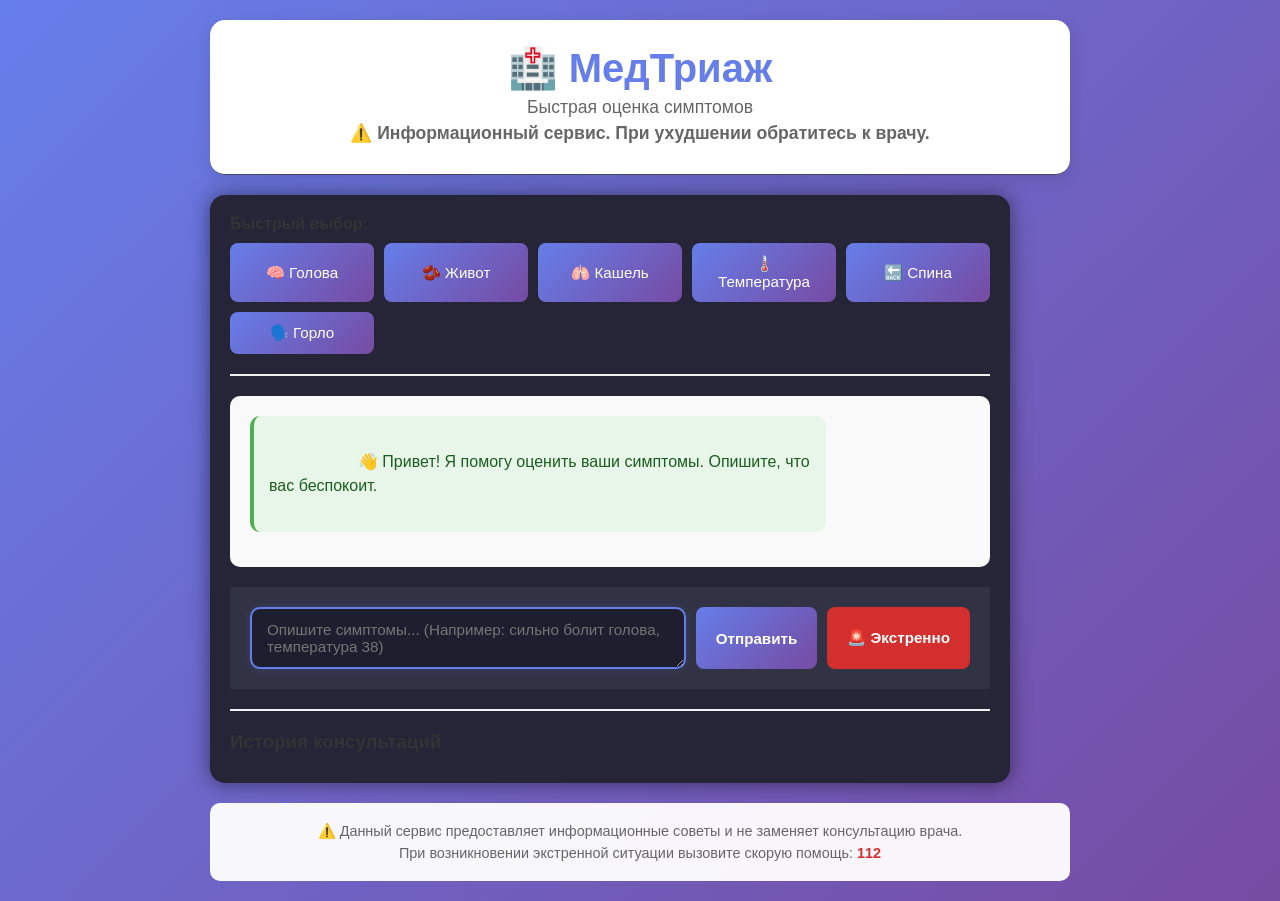
==== templates/index.html @ 8ded62ed "refactor/local AI" ====
<!DOCTYPE html>
<html lang="ru">
<head>
    <meta charset="UTF-8">
    <meta name="viewport" content="width=device-width, initial-scale=1.0">
    <title>МедТриаж - Оценка симптомов</title>
    <link rel="stylesheet" href="/static/style.css">
</head>
<body>
    <div class="container">
        <!-- Header -->
        <header class="header">
            <div class="header-content">
                <h1>🏥 МедТриаж</h1>
                <p>Быстрая оценка симптомов</p>
                <p class="disclaimer">⚠️ Информационный сервис. При ухудшении обратитесь к врачу.</p>
            </div>
        </header>

        <!-- Main Chat Area -->
        <div class="chat-container">
            <!-- Quick Buttons -->
            <div class="quick-buttons">
                <h3>Быстрый выбор:</h3>
                <div class="button-group">
                    <button class="quick-btn" data-symptom="Болит голова">🧠 Голова</button>
                    <button class="quick-btn" data-symptom="Болит живот">🫘 Живот</button>
                    <button class="quick-btn" data-symptom="Кашель">🫁 Кашель</button>
                    <button class="quick-btn" data-symptom="Температура">🌡️ Температура</button>
                    <button class="quick-btn" data-symptom="Боль в спине">🔙 Спина</button>
                    <button class="quick-btn" data-symptom="Горло болит">🗣️ Горло</button>
                </div>
            </div>

            <!-- Chat Box -->
            <div id="chat-box" class="chat-box">
                <div class="message system">
                    👋 Привет! Я помогу оценить ваши симптомы. Опишите, что вас беспокоит.
                </div>
            </div>

            <!-- Results Panel (hidden by default) -->
            <div id="results-panel" class="results-panel" style="display: none;">
                <div id="triage-indicator" class="triage-indicator"></div>
                <div id="recommendations" class="recommendations"></div>
                <button id="reset-btn" class="btn-secondary">Новая консультация</button>
            </div>

            <!-- Input Area -->
            <div class="input-area">
                <textarea id="user-input" placeholder="Опишите симптомы... (Например: сильно болит голова, температура 38)" rows="2"></textarea>
                <div class="input-buttons">
                    <button id="send-btn" class="btn-primary">Отправить</button>
                    <button id="emergency-btn" class="btn-danger">🚨 Экстренно</button>
                </div>
            </div>

            <!-- History -->
            <div class="history-section">
                <h3>История консультаций</h3>
                <div id="history-list" class="history-list"></div>
            </div>
        </div>

        <!-- Footer -->
        <footer class="footer">
            <p>⚠️ Данный сервис предоставляет информационные советы и не заменяет консультацию врача.</p>
            <p>При возникновении экстренной ситуации вызовите скорую помощь: <strong>112</strong></p>
        </footer>
    </div>

    <script src="/static/script.js"></script>
</body>
</html>
---- static/style.css ----
* {
    margin: 0;
    padding: 0;
    box-sizing: border-box;
}

body {
    font-family: 'Segoe UI', Tahoma, Geneva, Verdana, sans-serif;
    background: linear-gradient(135deg, #667eea 0%, #764ba2 100%);
    min-height: 100vh;
    color: #333;
}

.container {
    max-width: 900px;
    margin: 0 auto;
    padding: 20px;
    min-height: 100vh;
    display: flex;
    flex-direction: column;
}

/* Header */
.header {
    background: white;
    border-radius: 15px;
    padding: 25px;
    margin-bottom: 20px;
    box-shadow: 0 4px 15px rgba(0, 0, 0, 0.1);
    text-align: center;
}

.header h1 {
    font-size: 2.5em;
    color: #667eea;
    margin-bottom: 5px;
}

.header p {
    font-size: 1.1em;
    color: #666;
    margin: 5px 0;
}

.disclaimer {
    font-size: 0.95em;
    color: #d32f2f;
    font-weight: bold;
    margin-top: 10px;
}

/* Chat Container */
.chat-container {
    background: white;
    border-radius: 15px;
    padding: 20px;
    box-shadow: 0 8px 30px rgba(0, 0, 0, 0.15);
    display: flex;
    flex-direction: column;
    flex-grow: 1;
    margin-bottom: 20px;
}

/* Quick Buttons */
.quick-buttons {
    margin-bottom: 20px;
    padding-bottom: 20px;
    border-bottom: 2px solid #f0f0f0;
}

.quick-buttons h3 {
    font-size: 1em;
    color: #333;
    margin-bottom: 10px;
}

.button-group {
    display: grid;
    grid-template-columns: repeat(auto-fit, minmax(140px, 1fr));
    gap: 10px;
}

.quick-btn {
    padding: 12px 15px;
    background: linear-gradient(135deg, #667eea 0%, #764ba2 100%);
    color: white;
    border: none;
    border-radius: 8px;
    font-size: 0.95em;
    cursor: pointer;
    transition: transform 0.2s, box-shadow 0.2s;
    font-weight: 500;
}

.quick-btn:hover {
    transform: translateY(-2px);
    box-shadow: 0 4px 12px rgba(102, 126, 234, 0.4);
}

.quick-btn:active {
    transform: translateY(0);
}

/* Chat Box */
.chat-box {
    flex-grow: 1;
    overflow-y: auto;
    margin-bottom: 20px;
    padding: 15px;
    background: #f9f9f9;
    border-radius: 10px;
    max-height: 400px;
}

.message {
    margin-bottom: 15px;
    padding: 12px 15px;
    border-radius: 10px;
    animation: slideIn 0.3s ease;
}

@keyframes slideIn {
    from {
        opacity: 0;
        transform: translateY(10px);
    }
    to {
        opacity: 1;
        transform: translateY(0);
    }
}

.message.system {
    background: #e8f5e9;
    color: #1b5e20;
    border-left: 4px solid #4caf50;
}

.message.user {
    background: #667eea;
    color: white;
    margin-left: 40px;
    border-radius: 15px 15px 5px 15px;
}

.message.assistant {
    background: #f3f3f3;
    color: #333;
    margin-right: 40px;
    border-radius: 15px 15px 15px 5px;
}

/* Results Panel */
.results-panel {
    background: #f5f5f5;
    padding: 20px;
    border-radius: 10px;
    margin-bottom: 20px;
}

.triage-indicator {
    font-size: 2em;
    padding: 20px;
    border-radius: 10px;
    text-align: center;
    margin-bottom: 20px;
    font-weight: bold;
}

.triage-indicator.red {
    background: #ffebee;
    color: #c62828;
    border: 3px solid #d32f2f;
}

.triage-indicator.yellow {
    background: #fff3e0;
    color: #e65100;
    border: 3px solid #ff9800;
}

.triage-indicator.green {
    background: #e8f5e9;
    color: #1b5e20;
    border: 3px solid #4caf50;
}

.recommendations {
    background: white;
    padding: 20px;
    border-radius: 10px;
    margin-bottom: 15px;
}

.recommendations h2 {
    margin-bottom: 15px;
    font-size: 1.3em;
}

.recommendations ul {
    margin: 15px 0;
    padding-left: 25px;
}

.recommendations li {
    margin-bottom: 8px;
    line-height: 1.6;
}

.section-title {
    font-weight: bold;
    font-size: 1.05em;
    margin-top: 15px;
    margin-bottom: 8px;
    color: #667eea;
}

/* Input Area */
.input-area {
    display: flex;
    gap: 10px;
    flex-wrap: wrap;
}

#user-input {
    flex-grow: 1;
    padding: 12px 15px;
    border: 2px solid #e0e0e0;
    border-radius: 10px;
    font-family: inherit;
    font-size: 0.95em;
    resize: vertical;
    transition: border-color 0.3s;
    min-width: 200px;
}

#user-input:focus {
    outline: none;
    border-color: #667eea;
    box-shadow: 0 0 8px rgba(102, 126, 234, 0.2);
}

.input-buttons {
    display: flex;
    gap: 10px;
}

.btn-primary, .btn-secondary, .btn-danger {
    padding: 12px 20px;
    border: none;
    border-radius: 8px;
    font-size: 0.95em;
    cursor: pointer;
    font-weight: bold;
    transition: transform 0.2s, box-shadow 0.2s;
}

.btn-primary {
    background: linear-gradient(135deg, #667eea 0%, #764ba2 100%);
    color: white;
}

.btn-primary:hover {
    transform: translateY(-2px);
    box-shadow: 0 4px 12px rgba(102, 126, 234, 0.4);
}

.btn-secondary {
    background: #757575;
    color: white;
}

.btn-secondary:hover {
    background: #616161;
}

.btn-danger {
    background: #d32f2f;
    color: white;
    flex-shrink: 0;
}

.btn-danger:hover {
    background: #b71c1c;
    transform: translateY(-2px);
    box-shadow: 0 4px 12px rgba(211, 47, 47, 0.4);
}

/* History */
.history-section {
    margin-top: 20px;
    padding-top: 20px;
    border-top: 2px solid #f0f0f0;
}

.history-section h3 {
    margin-bottom: 10px;
    color: #333;
}

.history-list {
    display: grid;
    grid-template-columns: repeat(auto-fill, minmax(250px, 1fr));
    gap: 10px;
    max-height: 150px;
    overflow-y: auto;
}

.history-item {
    background: #f5f5f5;
    padding: 10px;
    border-radius: 8px;
    border-left: 4px solid #667eea;
    cursor: pointer;
    transition: background 0.2s;
}

.history-item:hover {
    background: #eeeeee;
}

.history-item-level {
    font-size: 0.9em;
    font-weight: bold;
    margin-bottom: 5px;
}

.history-item-time {
    font-size: 0.85em;
    color: #999;
}

.level-red { color: #d32f2f; }
.level-yellow { color: #ff9800; }
.level-green { color: #4caf50; }

/* Footer */
.footer {
    background: rgba(255, 255, 255, 0.95);
    padding: 15px;
    border-radius: 10px;
    text-align: center;
    font-size: 0.9em;
    color: #666;
}

.footer p {
    margin: 5px 0;
}

.footer strong {
    color: #d32f2f;
}

/* Responsive */
@media (max-width: 768px) {
    .header h1 {
        font-size: 2em;
    }

    .button-group {
        grid-template-columns: repeat(2, 1fr);
    }

    .input-buttons {
        flex-direction: column;
    }

    .btn-primary, .btn-danger {
        width: 100%;
    }

    .message.user {
        margin-left: 20px;
    }

    .message.assistant {
        margin-right: 20px;
    }

    .triage-indicator {
        font-size: 1.5em;
    }
}

/* Loading spinner */
.loading {
    display: inline-block;
    width: 12px;
    height: 12px;
    border-radius: 50%;
    background: currentColor;
    margin: 0 3px;
    animation: pulse 1.4s infinite;
}

@keyframes pulse {
    0%, 100% { opacity: 1; }
    50% { opacity: 0.3; }
}

.chat-container {
    width: 100%;
    max-width: 800px;
    display: flex;
    flex-direction: column;
    background-color: #252537;
    box-shadow: 0 0 20px rgba(0,0,0,0.5);
}

header {
    padding: 15px;
    background-color: #313244;
    text-align: center;
    border-bottom: 1px solid #45475a;
}

.chat-box {
    flex: 1;
    padding: 20px;
    overflow-y: auto;
    display: flex;
    flex-direction: column;
    gap: 15px;
}

.message {
    padding: 10px 15px;
    border-radius: 10px;
    max-width: 80%;
    line-height: 1.5;
    white-space: pre-wrap; /* Сохраняет форматирование текста */
}

.user {
    align-self: flex-end;
    background-color: #89b4fa;
    color: #1e1e2e;
}

.ai {
    align-self: flex-start;
    background-color: #45475a;
    color: #cdd6f4;
}

.input-area {
    padding: 20px;
    background-color: #313244;
    display: flex;
    gap: 10px;
}

textarea {
    flex: 1;
    background-color: #1e1e2e;
    border: 1px solid #45475a;
    color: white;
    padding: 10px;
    border-radius: 5px;
    resize: none;
    outline: none;
}

button {
    background-color: #89b4fa;
    border: none;
    padding: 0 20px;
    border-radius: 5px;
    cursor: pointer;
    font-weight: bold;
    color: #1e1e2e;
}

button:hover {
    background-color: #b4befe;
}

button:disabled {
    background-color: #585b70;
    cursor: not-allowed;
}
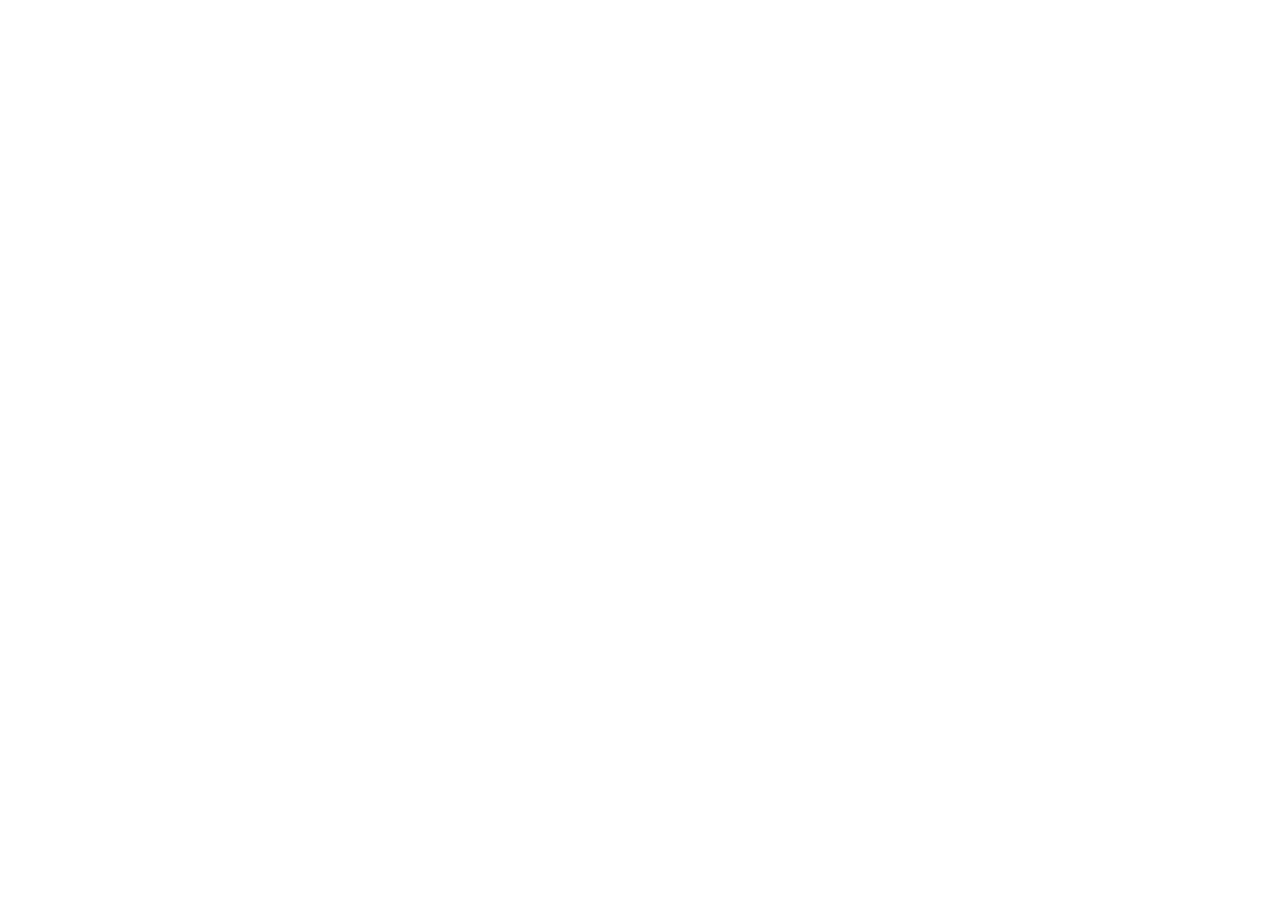
==== commit d684d796: "fix" ====
--- a/templates/index.html
+++ b/templates/index.html
@@ -3,7 +3,7 @@
 <head>
     <meta charset="UTF-8">
     <meta name="viewport" content="width=device-width, initial-scale=1.0">
-    <title>МедТриаж - Оценка симптомов</title>
+    <title MedMind - Оценка симптомов</title>
     <link rel="stylesheet" href="/static/style.css">
 </head>
 <body>
@@ -11,7 +11,7 @@
         <!-- Header -->
         <header class="header">
             <div class="header-content">
-                <h1>🏥 МедТриаж</h1>
+                <h1>🏥 MedMind</h1>
                 <p>Быстрая оценка симптомов</p>
                 <p class="disclaimer">⚠️ Информационный сервис. При ухудшении обратитесь к врачу.</p>
             </div>
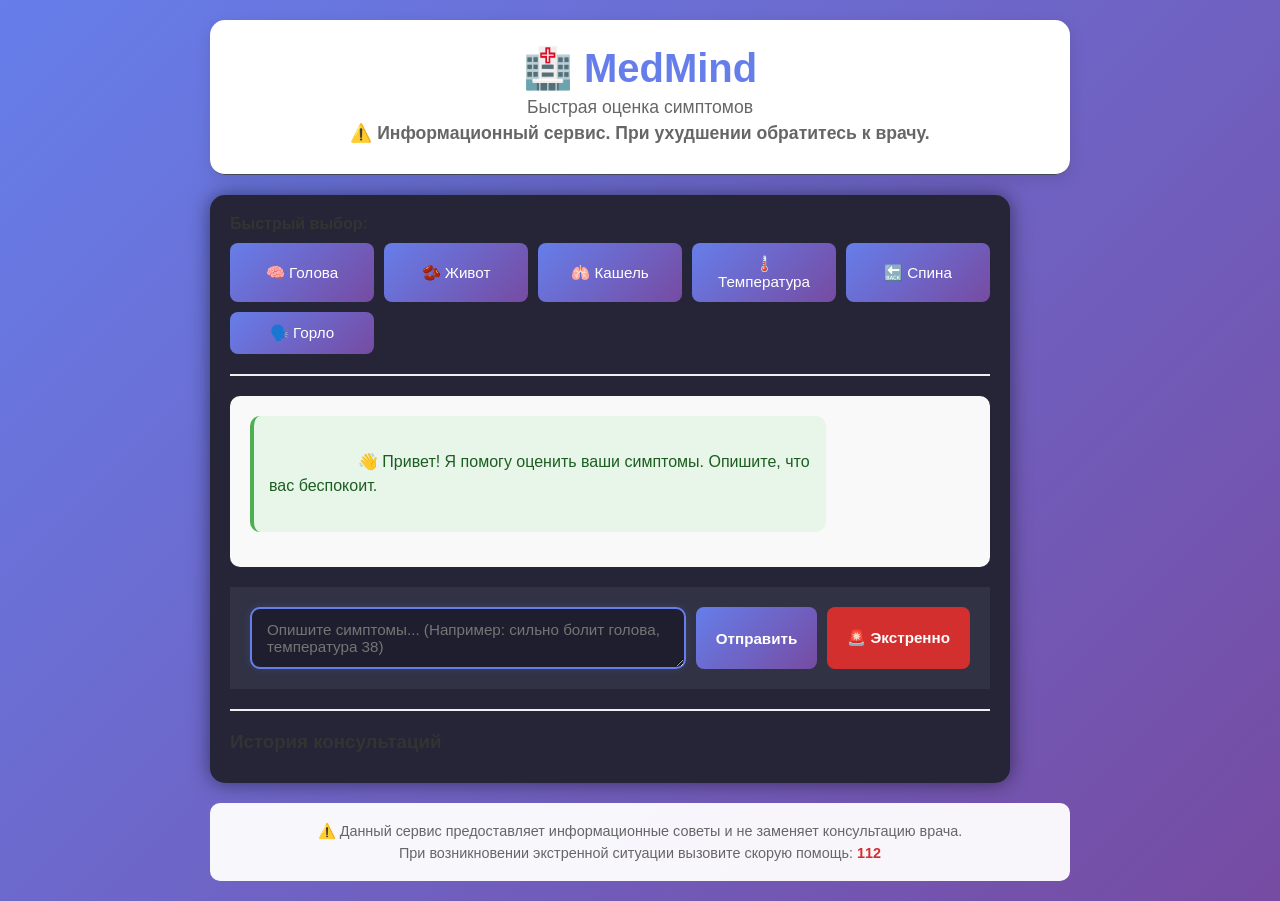
==== commit a62e930a: "fix" ====
--- a/templates/index.html
+++ b/templates/index.html
@@ -3,7 +3,7 @@
 <head>
     <meta charset="UTF-8">
     <meta name="viewport" content="width=device-width, initial-scale=1.0">
-    <title MedMind - Оценка симптомов</title>
+    <title>MedMind - Оценка симптомов</title>
     <link rel="stylesheet" href="/static/style.css">
 </head>
 <body>
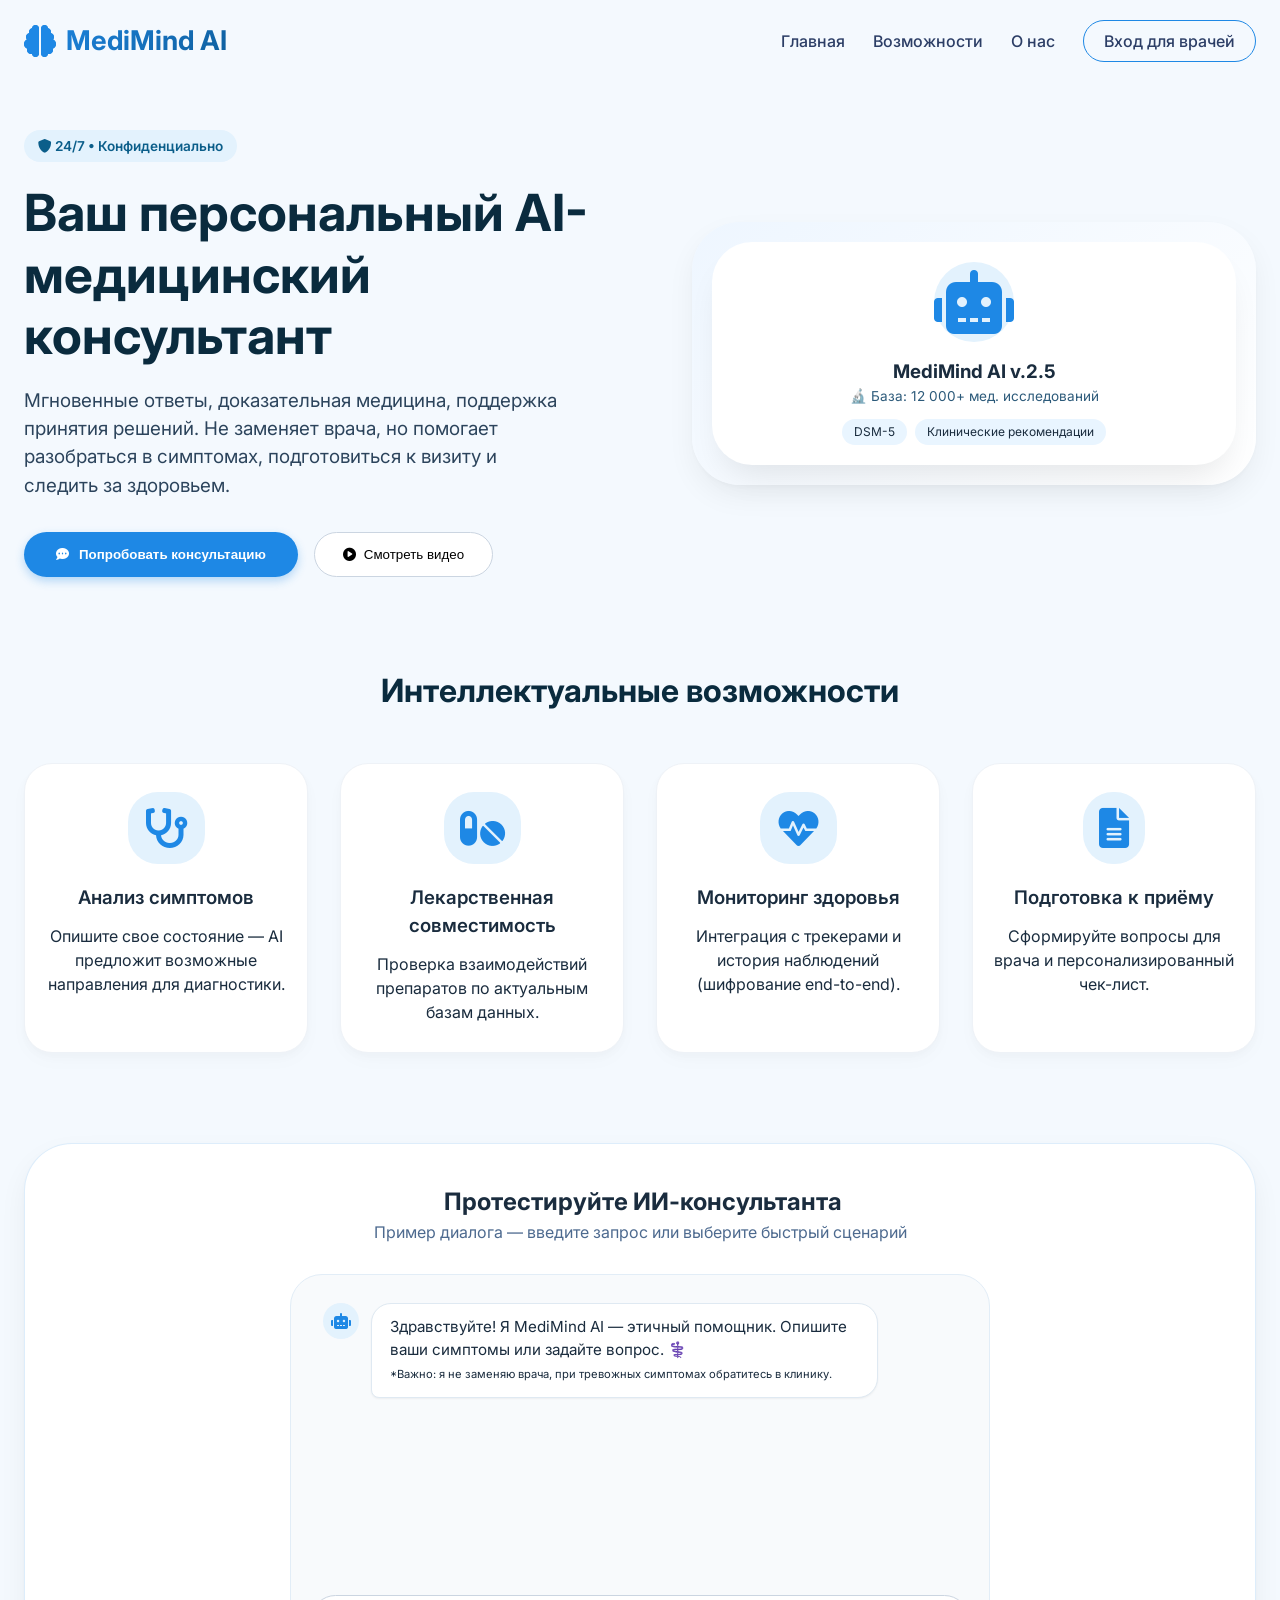
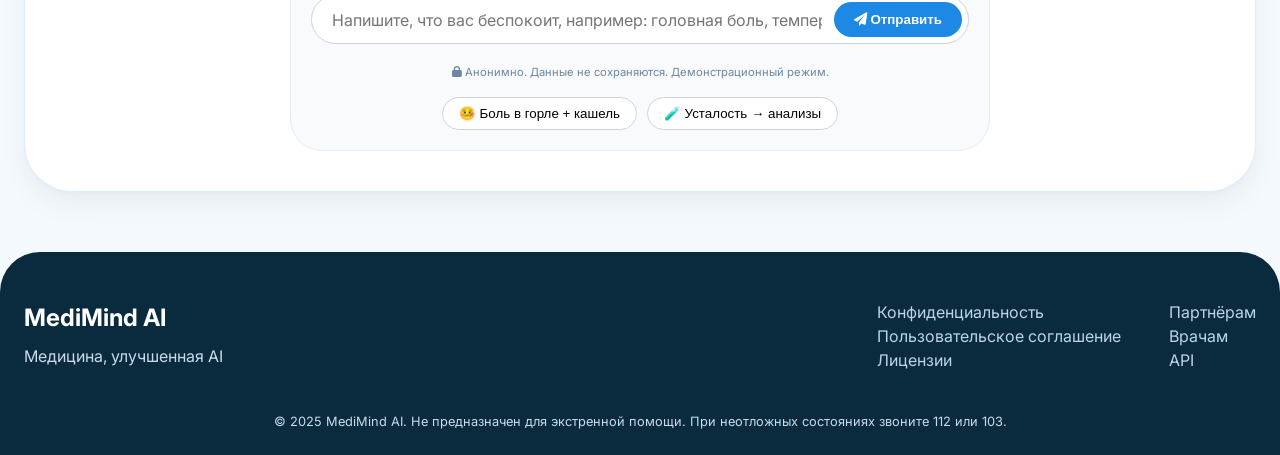
==== commit 2d2aca7a: "fix2" ====
--- a/templates/index.html
+++ b/templates/index.html
@@ -1,74 +1,605 @@
 <!DOCTYPE html>
 <html lang="ru">
 <head>
-    <meta charset="UTF-8">
-    <meta name="viewport" content="width=device-width, initial-scale=1.0">
-    <title>MedMind - Оценка симптомов</title>
-    <link rel="stylesheet" href="/static/style.css">
+  <meta charset="UTF-8">
+  <meta name="viewport" content="width=device-width, initial-scale=1.0, user-scalable=yes">
+  <title>MediMind AI | Ваш медицинский консультант</title>
+  <!-- Google Fonts + Font Awesome -->
+  <link href="https://fonts.googleapis.com/css2?family=Inter:opsz,wght@14..32,300;14..32,400;14..32,500;14..32,600;14..32,700&display=swap" rel="stylesheet">
+  <link rel="stylesheet" href="https://cdnjs.cloudflare.com/ajax/libs/font-awesome/6.0.0-beta3/css/all.min.css">
+  <style>
+    * {
+      margin: 0;
+      padding: 0;
+      box-sizing: border-box;
+    }
+
+    body {
+      font-family: 'Inter', sans-serif;
+      background: #f4f9fe;
+      color: #1a2c3e;
+      line-height: 1.5;
+      scroll-behavior: smooth;
+    }
+
+    /* градиентный фон для акцентов */
+    :root {
+      --primary: #1e88e5;
+      --primary-dark: #0b5e8a;
+      --primary-soft: #d6eaff;
+      --secondary: #2c3e66;
+      --accent-mint: #c8f0e7;
+      --gray-light: #eef2f7;
+      --gray-mid: #cbd5e1;
+      --shadow-sm: 0 8px 20px rgba(0,0,0,0.02), 0 4px 8px rgba(0,0,0,0.02);
+      --shadow-md: 0 12px 28px rgba(0, 0, 0, 0.05), 0 2px 4px rgba(0, 0, 0, 0.02);
+      --radius-xl: 2rem;
+      --radius-lg: 1.5rem;
+      --radius-md: 1rem;
+    }
+
+    .container {
+      max-width: 1280px;
+      margin: 0 auto;
+      padding: 0 24px;
+    }
+
+    /* header */
+    .navbar {
+      display: flex;
+      justify-content: space-between;
+      align-items: center;
+      padding: 20px 0;
+      flex-wrap: wrap;
+      gap: 16px;
+    }
+
+    .logo {
+      display: flex;
+      align-items: center;
+      gap: 10px;
+      font-size: 1.7rem;
+      font-weight: 700;
+      background: linear-gradient(135deg, #1e88e5, #0f5f9e);
+      background-clip: text;
+      -webkit-background-clip: text;
+      color: transparent;
+    }
+
+    .logo i {
+      background: none;
+      color: #1e88e5;
+      font-size: 2rem;
+    }
+
+    .nav-links {
+      display: flex;
+      gap: 28px;
+      align-items: center;
+    }
+
+    .nav-links a {
+      text-decoration: none;
+      font-weight: 500;
+      color: #2c3e66;
+      transition: 0.2s;
+    }
+
+    .nav-links a:hover {
+      color: #1e88e5;
+    }
+
+    .btn-outline {
+      border: 1.5px solid #1e88e5;
+      background: transparent;
+      padding: 8px 20px;
+      border-radius: 100px;
+      font-weight: 600;
+      color: #1e88e5;
+      transition: 0.2s;
+    }
+
+    .btn-outline:hover {
+      background: #1e88e5;
+      color: white;
+    }
+
+    /* hero */
+    .hero {
+      display: flex;
+      flex-wrap: wrap;
+      align-items: center;
+      justify-content: space-between;
+      gap: 40px;
+      margin: 48px 0 32px;
+    }
+
+    .hero-text {
+      flex: 1.2;
+    }
+
+    .hero-badge {
+      background: #e3f2fd;
+      display: inline-block;
+      padding: 6px 14px;
+      border-radius: 100px;
+      font-size: 0.85rem;
+      font-weight: 600;
+      color: #0b5e8a;
+      margin-bottom: 20px;
+    }
+
+    .hero-text h1 {
+      font-size: 3.2rem;
+      line-height: 1.2;
+      font-weight: 700;
+      color: #0a2b3e;
+      margin-bottom: 20px;
+    }
+
+    .hero-text p {
+      font-size: 1.18rem;
+      color: #2c445c;
+      margin-bottom: 32px;
+      max-width: 550px;
+    }
+
+    .hero-actions {
+      display: flex;
+      gap: 16px;
+      flex-wrap: wrap;
+    }
+
+    .btn-primary {
+      background: #1e88e5;
+      padding: 14px 32px;
+      border-radius: 100px;
+      color: white;
+      font-weight: 600;
+      border: none;
+      display: inline-flex;
+      align-items: center;
+      gap: 10px;
+      transition: 0.2s;
+      cursor: pointer;
+      box-shadow: 0 4px 10px rgba(30,136,229,0.3);
+    }
+
+    .btn-primary:hover {
+      background: #0f5f9e;
+      transform: scale(0.98);
+    }
+
+    .btn-secondary {
+      background: white;
+      border: 1px solid #cbd5e1;
+      padding: 14px 28px;
+      border-radius: 100px;
+      font-weight: 500;
+      transition: 0.2s;
+      cursor: pointer;
+      display: inline-flex;
+      align-items: center;
+      gap: 8px;
+    }
+
+    .hero-visual {
+      flex: 1;
+      background: linear-gradient(145deg, #eef6ff, #ffffff);
+      border-radius: 48px;
+      padding: 20px;
+      box-shadow: var(--shadow-md);
+      text-align: center;
+    }
+
+    .ai-avatar {
+      background: white;
+      border-radius: 40px;
+      padding: 20px 16px;
+      box-shadow: 0 20px 35px -12px rgba(0,0,0,0.1);
+    }
+
+    .ai-icon {
+      font-size: 4rem;
+      color: #1e88e5;
+      background: #e3f2fd;
+      width: 80px;
+      height: 80px;
+      display: inline-flex;
+      align-items: center;
+      justify-content: center;
+      border-radius: 50%;
+      margin-bottom: 16px;
+    }
+
+    /* features */
+    .features {
+      margin: 90px 0;
+    }
+
+    .section-title {
+      text-align: center;
+      font-size: 2rem;
+      font-weight: 700;
+      margin-bottom: 48px;
+      color: #0a2b3e;
+    }
+
+    .feature-grid {
+      display: grid;
+      grid-template-columns: repeat(auto-fit, minmax(250px, 1fr));
+      gap: 32px;
+    }
+
+    .feature-card {
+      background: white;
+      padding: 28px 20px;
+      border-radius: 28px;
+      box-shadow: var(--shadow-sm);
+      transition: all 0.2s;
+      text-align: center;
+      border: 1px solid #eef2f7;
+    }
+
+    .feature-card i {
+      font-size: 2.5rem;
+      background: #e3f2fd;
+      padding: 16px;
+      border-radius: 30px;
+      color: #1e88e5;
+      margin-bottom: 20px;
+    }
+
+    .feature-card h3 {
+      margin-bottom: 12px;
+      font-weight: 600;
+    }
+
+    /* demo-chat */
+    .demo-section {
+      background: #ffffff;
+      border-radius: 48px;
+      padding: 40px;
+      margin: 60px 0;
+      box-shadow: var(--shadow-md);
+      border: 1px solid rgba(30,136,229,0.15);
+    }
+
+    .demo-header {
+      text-align: center;
+      margin-bottom: 30px;
+    }
+
+    .chat-window {
+      background: #f8fafc;
+      border-radius: 32px;
+      padding: 20px;
+      max-width: 700px;
+      margin: 0 auto;
+      border: 1px solid #e2edf7;
+    }
+
+    .messages {
+      min-height: 280px;
+      max-height: 320px;
+      overflow-y: auto;
+      padding: 8px 12px;
+      display: flex;
+      flex-direction: column;
+      gap: 16px;
+    }
+
+    .message {
+      display: flex;
+      gap: 12px;
+      align-items: flex-start;
+    }
+
+    .message.ai .bubble {
+      background: white;
+      border-radius: 20px 20px 20px 8px;
+      box-shadow: 0 1px 2px rgba(0,0,0,0.05);
+      border: 1px solid #dfe9f2;
+    }
+
+    .message.user {
+      flex-direction: row-reverse;
+    }
+
+    .message.user .bubble {
+      background: #1e88e5;
+      color: white;
+      border-radius: 20px 20px 8px 20px;
+    }
+
+    .bubble {
+      padding: 12px 18px;
+      max-width: 80%;
+      font-size: 0.95rem;
+    }
+
+    .avatar-chat {
+      width: 36px;
+      height: 36px;
+      background: #e3f2fd;
+      border-radius: 50%;
+      display: flex;
+      align-items: center;
+      justify-content: center;
+      color: #1e88e5;
+    }
+
+    .input-area {
+      display: flex;
+      gap: 12px;
+      margin-top: 20px;
+      background: white;
+      border-radius: 60px;
+      padding: 6px 6px 6px 20px;
+      border: 1px solid #cbd5e1;
+    }
+
+    .input-area input {
+      flex: 1;
+      border: none;
+      outline: none;
+      font-size: 1rem;
+      background: transparent;
+      font-family: 'Inter', sans-serif;
+    }
+
+    .input-area button {
+      background: #1e88e5;
+      border: none;
+      padding: 10px 20px;
+      border-radius: 40px;
+      color: white;
+      font-weight: 600;
+      cursor: pointer;
+    }
+
+    .disclaimer {
+      font-size: 0.7rem;
+      text-align: center;
+      margin-top: 20px;
+      color: #6c86a3;
+    }
+
+    /* footer */
+    footer {
+      background: #0a2b3e;
+      color: #cbdae9;
+      padding: 48px 0 24px;
+      border-radius: 40px 40px 0 0;
+      margin-top: 60px;
+    }
+
+    .footer-content {
+      display: flex;
+      justify-content: space-between;
+      flex-wrap: wrap;
+      gap: 32px;
+    }
+
+    .footer-logo span {
+      font-size: 1.5rem;
+      font-weight: bold;
+      color: white;
+    }
+
+    .footer-links {
+      display: flex;
+      gap: 48px;
+      flex-wrap: wrap;
+    }
+
+    .footer-links a {
+      color: #bdd3ec;
+      text-decoration: none;
+    }
+
+    .copyright {
+      text-align: center;
+      margin-top: 40px;
+      font-size: 0.8rem;
+    }
+
+    @media (max-width: 760px) {
+      .hero-text h1 {
+        font-size: 2.2rem;
+      }
+      .navbar {
+        flex-direction: column;
+      }
+      .hero {
+        flex-direction: column;
+      }
+    }
+  </style>
 </head>
 <body>
-    <div class="container">
-        <!-- Header -->
-        <header class="header">
-            <div class="header-content">
-                <h1>🏥 MedMind</h1>
-                <p>Быстрая оценка симптомов</p>
-                <p class="disclaimer">⚠️ Информационный сервис. При ухудшении обратитесь к врачу.</p>
-            </div>
-        </header>
-
-        <!-- Main Chat Area -->
-        <div class="chat-container">
-            <!-- Quick Buttons -->
-            <div class="quick-buttons">
-                <h3>Быстрый выбор:</h3>
-                <div class="button-group">
-                    <button class="quick-btn" data-symptom="Болит голова">🧠 Голова</button>
-                    <button class="quick-btn" data-symptom="Болит живот">🫘 Живот</button>
-                    <button class="quick-btn" data-symptom="Кашель">🫁 Кашель</button>
-                    <button class="quick-btn" data-symptom="Температура">🌡️ Температура</button>
-                    <button class="quick-btn" data-symptom="Боль в спине">🔙 Спина</button>
-                    <button class="quick-btn" data-symptom="Горло болит">🗣️ Горло</button>
-                </div>
-            </div>
-
-            <!-- Chat Box -->
-            <div id="chat-box" class="chat-box">
-                <div class="message system">
-                    👋 Привет! Я помогу оценить ваши симптомы. Опишите, что вас беспокоит.
-                </div>
-            </div>
-
-            <!-- Results Panel (hidden by default) -->
-            <div id="results-panel" class="results-panel" style="display: none;">
-                <div id="triage-indicator" class="triage-indicator"></div>
-                <div id="recommendations" class="recommendations"></div>
-                <button id="reset-btn" class="btn-secondary">Новая консультация</button>
-            </div>
-
-            <!-- Input Area -->
-            <div class="input-area">
-                <textarea id="user-input" placeholder="Опишите симптомы... (Например: сильно болит голова, температура 38)" rows="2"></textarea>
-                <div class="input-buttons">
-                    <button id="send-btn" class="btn-primary">Отправить</button>
-                    <button id="emergency-btn" class="btn-danger">🚨 Экстренно</button>
-                </div>
-            </div>
-
-            <!-- History -->
-            <div class="history-section">
-                <h3>История консультаций</h3>
-                <div id="history-list" class="history-list"></div>
-            </div>
+
+<div class="container">
+  <nav class="navbar">
+    <div class="logo">
+      <i class="fas fa-brain"></i>
+      <span>MediMind AI</span>
+    </div>
+    <div class="nav-links">
+      <a href="#">Главная</a>
+      <a href="#">Возможности</a>
+      <a href="#">О нас</a>
+      <a href="#" class="btn-outline">Вход для врачей</a>
+    </div>
+  </nav>
+
+  <div class="hero">
+    <div class="hero-text">
+      <span class="hero-badge"><i class="fas fa-shield-alt"></i> 24/7 • Конфиденциально</span>
+      <h1>Ваш персональный AI-медицинский консультант</h1>
+      <p>Мгновенные ответы, доказательная медицина, поддержка принятия решений. Не заменяет врача, но помогает разобраться в симптомах, подготовиться к визиту и следить за здоровьем.</p>
+      <div class="hero-actions">
+        <button class="btn-primary" id="scrollToDemoBtn"><i class="fas fa-comment-dots"></i> Попробовать консультацию</button>
+        <button class="btn-secondary"><i class="fas fa-play-circle"></i> Смотреть видео</button>
+      </div>
+    </div>
+    <div class="hero-visual">
+      <div class="ai-avatar">
+        <div class="ai-icon">
+          <i class="fas fa-robot"></i>
         </div>
-
-        <!-- Footer -->
-        <footer class="footer">
-            <p>⚠️ Данный сервис предоставляет информационные советы и не заменяет консультацию врача.</p>
-            <p>При возникновении экстренной ситуации вызовите скорую помощь: <strong>112</strong></p>
-        </footer>
-    </div>
-
-    <script src="/static/script.js"></script>
+        <h3>MediMind AI v.2.5</h3>
+        <p style="font-size: 0.85rem; color:#2c5a7a;">🔬 База: 12 000+ мед. исследований</p>
+        <div style="display: flex; gap: 8px; justify-content: center; margin-top: 12px;">
+          <span style="background:#e9f5ff; padding:4px 12px; border-radius:40px; font-size:0.75rem;">DSM-5</span>
+          <span style="background:#e9f5ff; padding:4px 12px; border-radius:40px; font-size:0.75rem;">Клинические рекомендации</span>
+        </div>
+      </div>
+    </div>
+  </div>
+
+  <div class="features">
+    <h2 class="section-title">Интеллектуальные возможности</h2>
+    <div class="feature-grid">
+      <div class="feature-card"><i class="fas fa-stethoscope"></i><h3>Анализ симптомов</h3><p>Опишите свое состояние — AI предложит возможные направления для диагностики.</p></div>
+      <div class="feature-card"><i class="fas fa-pills"></i><h3>Лекарственная совместимость</h3><p>Проверка взаимодействий препаратов по актуальным базам данных.</p></div>
+      <div class="feature-card"><i class="fas fa-heartbeat"></i><h3>Мониторинг здоровья</h3><p>Интеграция с трекерами и история наблюдений (шифрование end-to-end).</p></div>
+      <div class="feature-card"><i class="fas fa-file-alt"></i><h3>Подготовка к приёму</h3><p>Сформируйте вопросы для врача и персонализированный чек-лист.</p></div>
+    </div>
+  </div>
+
+  <div class="demo-section" id="demo-chat-section">
+    <div class="demo-header">
+      <h2><i class="fas fa-message-medical"></i> Протестируйте ИИ-консультанта</h2>
+      <p style="color: #4d6a8f;">Пример диалога — введите запрос или выберите быстрый сценарий</p>
+    </div>
+    <div class="chat-window">
+      <div class="messages" id="chatMessages">
+        <div class="message ai">
+          <div class="avatar-chat"><i class="fas fa-robot"></i></div>
+          <div class="bubble">Здравствуйте! Я MediMind AI — этичный помощник. Опишите ваши симптомы или задайте вопрос. ⚕️<br><span style="font-size:0.7rem;">*Важно: я не заменяю врача, при тревожных симптомах обратитесь в клинику.</span></div>
+        </div>
+      </div>
+      <div class="input-area">
+        <input type="text" id="chatInput" placeholder="Напишите, что вас беспокоит, например: головная боль, температура 37.5..." autocomplete="off">
+        <button id="sendBtn"><i class="fas fa-paper-plane"></i> Отправить</button>
+      </div>
+      <div class="disclaimer">
+        <i class="fas fa-lock"></i> Анонимно. Данные не сохраняются. Демонстрационный режим.
+      </div>
+      <div style="display: flex; justify-content: center; gap: 10px; margin-top: 16px;">
+        <button class="btn-secondary quick-btn" style="padding: 8px 16px;" data-question="У меня болит горло и кашель уже 3 дня, что делать?">🤒 Боль в горле + кашель</button>
+        <button class="btn-secondary quick-btn" style="padding: 8px 16px;" data-question="Какие анализы сдать при хронической усталости?">🧪 Усталость → анализы</button>
+      </div>
+    </div>
+  </div>
+</div>
+
+<footer>
+  <div class="container">
+    <div class="footer-content">
+      <div class="footer-logo"><span>MediMind AI</span><p style="margin-top:8px;">Медицина, улучшенная AI</p></div>
+      <div class="footer-links">
+        <div><a href="#">Конфиденциальность</a><br><a href="#">Пользовательское соглашение</a><br><a href="#">Лицензии</a></div>
+        <div><a href="#">Партнёрам</a><br><a href="#">Врачам</a><br><a href="#">API</a></div>
+      </div>
+    </div>
+    <div class="copyright">© 2025 MediMind AI. Не предназначен для экстренной помощи. При неотложных состояниях звоните 112 или 103.</div>
+  </div>
+</footer>
+
+<script>
+  // симуляция ответов AI (медицинский консультант)
+  const chatMessagesDiv = document.getElementById('chatMessages');
+  const chatInput = document.getElementById('chatInput');
+  const sendBtn = document.getElementById('sendBtn');
+
+  function addMessage(text, sender) {
+    const msgDiv = document.createElement('div');
+    msgDiv.className = `message ${sender}`;
+    if (sender === 'ai') {
+      msgDiv.innerHTML = `
+        <div class="avatar-chat"><i class="fas fa-robot"></i></div>
+        <div class="bubble">${text}</div>
+      `;
+    } else {
+      msgDiv.innerHTML = `
+        <div class="avatar-chat" style="background:#1e88e5; color:white;"><i class="fas fa-user"></i></div>
+        <div class="bubble">${text}</div>
+      `;
+    }
+    chatMessagesDiv.appendChild(msgDiv);
+    chatMessagesDiv.scrollTop = chatMessagesDiv.scrollHeight;
+  }
+
+  // интеллектуальная обработка запроса (медицинский AI)
+  function getAIResponse(userMessage) {
+    const msg = userMessage.toLowerCase();
+    if (msg.includes('головн') || msg.includes('голова') && (msg.includes('боль') || msg.includes('болит'))) {
+      return "Головная боль может быть вызвана напряжением, обезвоживанием или нарушением сна. ⚕️ Рекомендую измерить давление, отдохнуть в проветренном помещении. Если боль острая, внезапная или сопровождается тошнотой/нарушением речи — срочно обратитесь к врачу. Я могу составить дневник симптомов.";
+    } 
+    else if (msg.includes('горл') || (msg.includes('кашель') && msg.includes('горло'))) {
+      return "Боль в горле и кашель в течение 3 дней часто указывают на ОРВИ или фарингит. Рекомендации: тёплое питьё, полоскание солью/содой, отдых. Если температура выше 38.5°C более 2 дней или появляется одышка — обратитесь к терапевту. Нужно исключить стрептококк мазком при длительной боли.";
+    }
+    else if (msg.includes('устал') || msg.includes('анализы') && msg.includes('устал') || msg.includes('хронической усталости')) {
+      return "Для диагностики хронической усталости врачи рекомендуют: ОАК, ферритин, витамин D, гормоны щитовидной железы (ТТГ, св.Т4), уровень кортизола, а также тесты на инфекции (CMV, EBV). Желательна консультация терапевта и эндокринолога. Также важен режим сна и питания.";
+    }
+    else if (msg.includes('температур') || msg.includes('темп')) {
+      return "Субфебрильная температура (37-38°C) часто сопровождает вирусные инфекции. Важно следить за динамикой. Если держится более 3-5 дней, появляются боли в теле, сыпь или озноб — посетите врача. При температуре >39°C используйте жаропонижающие (парацетамол/ибупрофен) и вызовите врача, если не снижается.";
+    }
+    else if (msg.includes('давление') || msg.includes('гипертония')) {
+      return "Артериальное давление: норма 120/80 мм рт.ст. При постоянных повышениях (>135/85) необходимо наблюдение кардиолога. Рекомендую вести дневник давления 2 раза в день. Не занимайтесь самолечением, антигипертензивные препараты только по назначению врача.";
+    }
+    else if (msg.includes('спасибо')) {
+      return "Всегда рад помочь! Заботьтесь о себе. Напомню, что моя информация не заменяет профессиональную медицинскую консультацию. Берегите здоровье 🌿";
+    }
+    else if (msg.includes('аллерги')) {
+      return "Аллергические реакции: зуд, сыпь, чихание. Антигистаминные (лоратадин, цетиризин) могут облегчить симптомы. При отёке лица/горла или затруднённом дыхании немедленно вызывайте скорую. Для выявления аллергена необходим анализ IgE и кожные пробы.";
+    }
+    else {
+      return "Благодарю за обращение. Для качественного анализа опишите подробнее: локализацию симптомов, длительность, есть ли температура или другие жалобы. Помните, я AI-ассистент, не клиницист. В экстренных случаях звоните 103. Также вы можете задать вопрос про лекарства, профилактику или расшифровку анализов.";
+    }
+  }
+
+  function sendUserMessage() {
+    let text = chatInput.value.trim();
+    if (text === "") return;
+    addMessage(text, 'user');
+    chatInput.value = '';
+    // "печатает" эффект - небольшая задержка для реализма
+    setTimeout(() => {
+      const aiReply = getAIResponse(text);
+      addMessage(aiReply, 'ai');
+    }, 500);
+  }
+
+  sendBtn.addEventListener('click', sendUserMessage);
+  chatInput.addEventListener('keypress', (e) => {
+    if (e.key === 'Enter') sendUserMessage();
+  });
+
+  // быстрые кнопки
+  const quickBtns = document.querySelectorAll('.quick-btn');
+  quickBtns.forEach(btn => {
+    btn.addEventListener('click', (e) => {
+      const question = btn.getAttribute('data-question');
+      if (question) {
+        chatInput.value = question;
+        sendUserMessage();
+      }
+    });
+  });
+
+  // плавный скролл до демо-чата
+  const scrollBtn = document.getElementById('scrollToDemoBtn');
+  if(scrollBtn) {
+    scrollBtn.addEventListener('click', () => {
+      document.getElementById('demo-chat-section').scrollIntoView({ behavior: 'smooth' });
+    });
+  }
+
+  // маленькое "приветствие" от AI при загрузке для интерактива, но уже есть приветствие
+  // чисто декорация
+</script>
 </body>
 </html>
